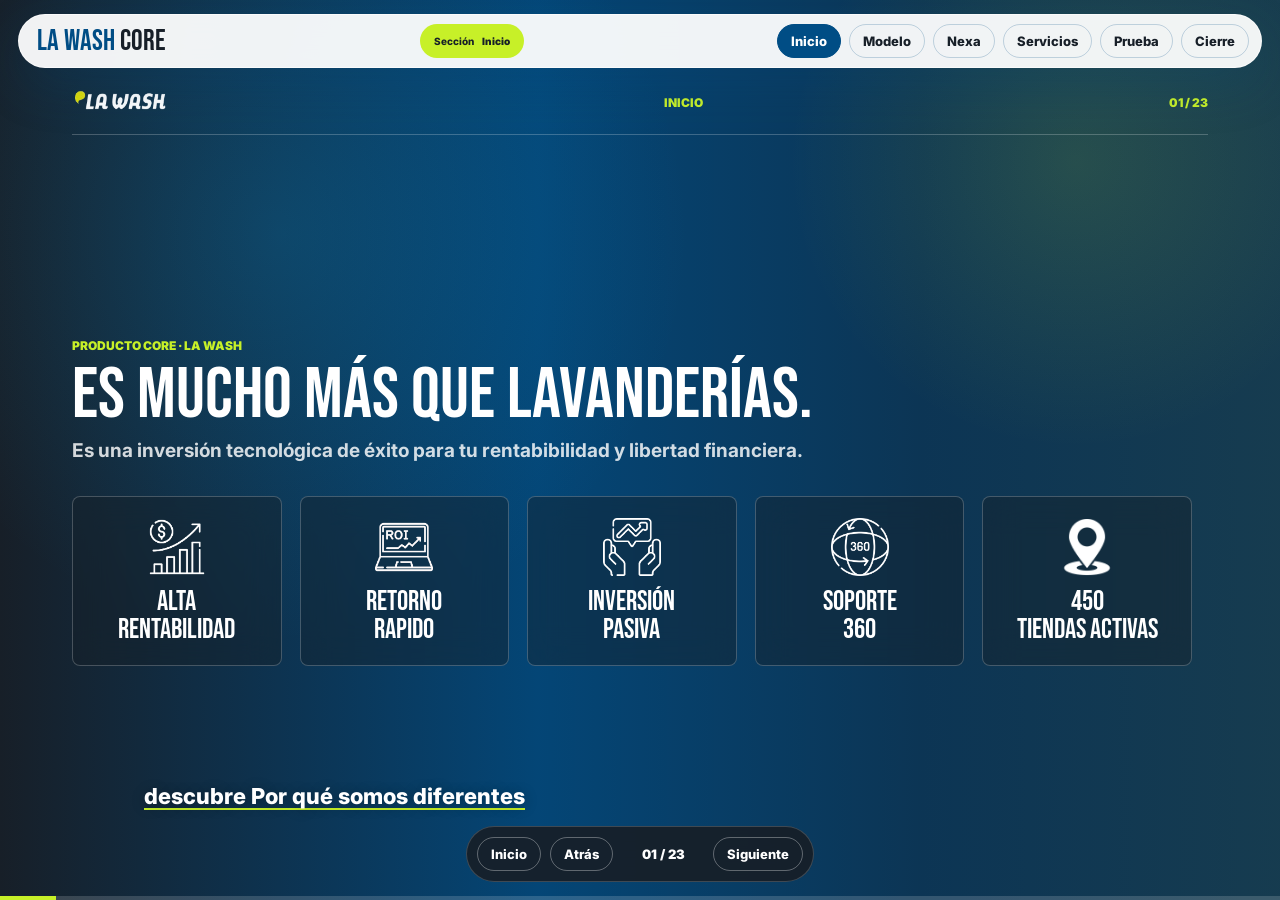
==== index.html @ ab113a80 "Initial La Wash Core deck" ====
<!doctype html>
<html lang="es">
<head>
<meta charset="utf-8">
<title>La Wash Core | Presentación franquiciados</title>
<meta name="viewport" content="width=device-width, initial-scale=1">
<meta name="description" content="Presentación comercial La Wash Core para posibles franquiciados.">
<script>
if (window.location.protocol === "file:") {
  window.location.replace("https://javierbarriusom-a11y.github.io/lawashcore/" + window.location.hash);
}
</script>
<link rel="icon" href="data:,">
<link rel="preconnect" href="https://fonts.googleapis.com">
<link rel="preconnect" href="https://fonts.gstatic.com" crossorigin>
<link href="https://fonts.googleapis.com/css2?family=Bebas+Neue&family=Inter:wght@300;400;500;600;700;800;900&display=swap" rel="stylesheet">
<link rel="stylesheet" href="styles/theme.css">
</head>
<body>
<header class="topbar">
  <div class="brand"><span>LA WASH</span> CORE</div>
  <div class="section-status" aria-live="polite">Sección <strong id="sectionName">Inicio</strong></div>
  <nav class="nav-pills" aria-label="Capítulos">
    <button data-jump="0">Inicio</button>
    <button data-jump="2">Modelo</button>
    <button data-jump="5">Nexa</button>
    <button data-jump="13">Servicios</button>
    <button data-jump="17">Prueba</button>
    <button data-jump="21">Cierre</button>
  </nav>
</header>
<deck-stage id="deck" aria-live="polite"></deck-stage>
<div class="controls" aria-label="Navegación">
  <button id="home" type="button">Inicio</button>
  <button id="prev" type="button">Atrás</button>
  <div class="counter" id="counter">01 / 01</div>
  <button id="next" type="button">Siguiente</button>
</div>
<div class="progress"><span id="progress"></span></div>
<script src="data/slides.js"></script>
<script src="scripts/deck.js"></script>
</body>
</html>
---- styles/theme.css ----
:root {
  --wash-blue: #13a1dc;
  --wash-blue-soft: #8fc2db;
  --wash-navy: #004d85;
  --wash-ink: #171f28;
  --wash-green: #c7f028;
  --wash-white: #ffffff;
  --wash-paper: #f3f8fb;
  --wash-line: rgba(23,31,40,.14);
  --sans: "Inter", -apple-system, BlinkMacSystemFont, "Segoe UI", Roboto, sans-serif;
  --display: "Bebas Neue", "Inter", sans-serif;
  --slide-pad: 86px 72px 42px;
}

* { box-sizing: border-box; }
html, body { margin: 0; min-height: 100%; background: var(--wash-ink); color: var(--wash-ink); font-family: var(--sans); }
body { overflow: hidden; }
button { font: inherit; }

.topbar {
  position: fixed;
  z-index: 80;
  inset: 14px 18px auto;
  min-height: 52px;
  display: flex;
  align-items: center;
  justify-content: space-between;
  gap: 14px;
  padding: 9px 12px 9px 18px;
  color: var(--wash-ink);
  background: rgba(255,255,255,.94);
  border: 1px solid rgba(255,255,255,.68);
  border-radius: 999px;
  box-shadow: 0 18px 50px rgba(0,77,133,.18);
  backdrop-filter: blur(18px);
}

.brand {
  font-family: var(--display);
  font-size: 29px;
  line-height: 1;
  letter-spacing: 0;
  white-space: nowrap;
}
.brand span { color: var(--wash-navy); }
.section-status {
  display: inline-flex;
  align-items: center;
  gap: 8px;
  min-height: 34px;
  padding: 8px 14px;
  border-radius: 999px;
  background: var(--wash-green);
  color: var(--wash-ink);
  font-size: 10px;
  font-weight: 800;
  white-space: nowrap;
}
.section-status strong { font-weight: 900; }
.nav-pills { display: flex; align-items: center; justify-content: flex-end; gap: 8px; }
.nav-pills button, .controls button {
  border: 1px solid rgba(0,77,133,.22);
  background: transparent;
  color: var(--wash-ink);
  min-height: 34px;
  padding: 8px 13px;
  border-radius: 999px;
  cursor: pointer;
}
.nav-pills button {
  font-size: 13px;
  font-weight: 800;
  transition: background .18s ease, color .18s ease, border-color .18s ease;
}
.nav-pills button.is-active,
.nav-pills button:hover,
.controls button:hover {
  background: var(--wash-navy);
  color: var(--wash-white);
  border-color: var(--wash-navy);
}

.controls {
  position: fixed;
  z-index: 50;
  left: 50%;
  bottom: 18px;
  transform: translateX(-50%);
  display: flex;
  align-items: center;
  gap: 9px;
  padding: 10px;
  border: 1px solid rgba(255,255,255,.18);
  border-radius: 999px;
  background: rgba(23,31,40,.92);
  color: var(--wash-white);
  backdrop-filter: blur(18px);
}
.controls button { color: var(--wash-white); font-size: 13px; font-weight: 800; border-color: rgba(255,255,255,.32); }
.counter { min-width: 82px; text-align: center; font-size: 13px; font-weight: 900; }
.progress { position: fixed; z-index: 55; left: 0; bottom: 0; height: 4px; width: 100%; background: rgba(255,255,255,.16); }
.progress span { display: block; width: 0; height: 100%; background: var(--wash-green); transition: width .35s ease; }

deck-stage {
  display: block;
  width: 100vw;
  height: 100svh;
  overflow: hidden;
  position: relative;
}

.slide {
  --slide-bg: url("../assets/source-media/image11.jpeg");
  position: absolute;
  inset: 0;
  width: 100%;
  height: 100%;
  padding: var(--slide-pad);
  background:
    linear-gradient(90deg, rgba(23,31,40,.96) 0%, rgba(0,77,133,.84) 42%, rgba(0,77,133,.48) 72%, rgba(19,161,220,.22) 100%),
    linear-gradient(0deg, rgba(23,31,40,.44), rgba(23,31,40,.08) 52%),
    var(--slide-bg) center / cover no-repeat;
  color: var(--wash-white);
  overflow: hidden;
  opacity: 0;
  transform: translateX(4%) scale(.985);
  pointer-events: none;
  transition: opacity .34s ease, transform .44s cubic-bezier(.2,.8,.2,1);
}
.slide.active { opacity: 1; transform: translateX(0) scale(1); pointer-events: auto; }
.slide.before { transform: translateX(-4%) scale(.985); }
.slide::before {
  content: "";
  position: absolute;
  inset: 0;
  z-index: 0;
  background:
    radial-gradient(circle at 22% 26%, rgba(19,161,220,.18), transparent 34%),
    radial-gradient(circle at 84% 18%, rgba(199,240,40,.12), transparent 22%);
  pointer-events: none;
}

.slide-grid {
  position: relative;
  z-index: 1;
  height: 100%;
  min-height: 0;
  display: grid;
  grid-template-rows: auto minmax(0, 1fr) auto;
  gap: 18px;
}
main { min-height: 0; display: grid; align-items: center; }
.slide-head, .slide-foot {
  display: flex;
  align-items: center;
  justify-content: space-between;
  gap: 22px;
  border-color: currentColor;
}
.slide-head { padding-bottom: 14px; border-bottom: 1px solid rgba(255,255,255,.22); }
.slide-foot { padding-top: 14px; border-top: 1px solid rgba(255,255,255,.22); color: rgba(255,255,255,.72); font-size: 12px; line-height: 1.35; }
.mark { width: 126px; height: 34px; display: flex; align-items: center; }
.mark img { max-width: 100%; max-height: 100%; object-fit: contain; }
.head-meta, .head-count, .eyebrow {
  font-size: 12px;
  line-height: 1.2;
  font-weight: 900;
  text-transform: uppercase;
  color: var(--wash-green);
}
.footer-nav { display: inline-flex; align-items: center; gap: 8px; white-space: nowrap; }
.footer-nav button { appearance: none; border: 0; background: transparent; color: inherit; padding: 0; font: inherit; font-weight: 900; cursor: pointer; }

.copy { max-width: 980px; }
.eyebrow { margin: 0 0 10px; letter-spacing: 0; }
.title {
  font-family: var(--display);
  font-size: 86px;
  line-height: .92;
  font-weight: 400;
  margin: 0;
  letter-spacing: 0;
  text-wrap: balance;
}
.title.small { font-size: 56px; line-height: .96; }
.subtitle {
  margin: 16px 0 0;
  max-width: 900px;
  font-size: 22px;
  line-height: 1.22;
  font-weight: 700;
  color: rgba(255,255,255,.82);
}

.hero-layout,
.statement-layout,
.metrics-layout,
.pillars-layout,
.nexa-layout,
.image-cards-layout,
.upsell-layout,
.dashboard-layout,
.commerce-layout,
.customer-layout,
.app-layout,
.services-layout,
.support-layout,
.care-layout,
.press-layout,
.cta-layout {
  display: grid;
  grid-template-columns: minmax(0, 1.05fr) minmax(340px, .95fr);
  gap: 38px;
  align-items: center;
  min-height: 0;
}
.hero-layout.no-foreground {
  grid-template-columns: minmax(0, 1fr);
  align-content: center;
  gap: 30px;
}
.hero-layout.no-foreground .copy { max-width: 980px; }
.hero-layout.no-foreground .title { max-width: 980px; }
.hero-action {
  position: absolute;
  left: 72px;
  bottom: 72px;
  z-index: 4;
  color: var(--wash-white);
  font-size: 22px;
  line-height: 1.1;
  font-weight: 800;
  text-decoration: none;
  border-bottom: 2px solid var(--wash-green);
  text-shadow: 0 2px 14px rgba(0,0,0,.32);
}
.hero-action:hover { color: var(--wash-green); }
.process-wrap, .image-only, .closing-layout {
  min-height: 0;
}

.media {
  margin: 0;
  width: 100%;
  min-width: 0;
  display: grid;
  place-items: center;
}
.media img,
.image-only img,
.closing-main {
  width: 100%;
  max-height: 62svh;
  object-fit: contain;
  border-radius: 8px;
  box-shadow: 0 28px 90px rgba(0,0,0,.32);
  background: rgba(255,255,255,.12);
  border: 1px solid rgba(255,255,255,.18);
}

.stats {
  display: grid;
  grid-template-columns: repeat(4, minmax(0, 1fr));
  gap: 12px;
  margin-top: 28px;
}
.stats.compact { grid-template-columns: 1.45fr repeat(4, minmax(0, 1fr)); }
.stat {
  min-height: 122px;
  padding: 18px;
  border: 1px solid rgba(255,255,255,.22);
  border-radius: 8px;
  background: rgba(23,31,40,.54);
  backdrop-filter: blur(18px);
  -webkit-backdrop-filter: blur(18px);
}
.stat strong {
  display: block;
  font-family: var(--display);
  font-size: 44px;
  line-height: .96;
  letter-spacing: 0;
  color: var(--wash-white);
  overflow-wrap: normal;
}
.stats.compact .stat { min-height: 108px; padding: 10px; }
.stats.compact .stat strong {
  font-family: var(--display);
  font-size: 36px;
  line-height: 1.02;
  font-weight: 400;
  text-transform: uppercase;
  overflow-wrap: normal;
  word-break: normal;
  text-align: center;
}
.stat-icon {
  display: block;
  width: 82px;
  height: 82px;
  object-fit: contain;
  margin: 0 auto 18px;
}
.hero-layout.no-foreground .stats.compact {
  width: min(100%, 1120px);
  grid-template-columns: repeat(5, minmax(0, 1fr));
  gap: 18px;
  margin-top: 34px;
}
.hero-layout.no-foreground .stats.compact .stat {
  min-height: 220px;
  display: grid;
  align-content: center;
  justify-items: center;
  padding: 24px 18px;
  background: rgba(23,31,40,.42);
}
.stat span {
  display: block;
  margin-top: 8px;
  font-size: 13px;
  line-height: 1.28;
  font-weight: 800;
  color: rgba(255,255,255,.78);
}

.cards {
  display: grid;
  grid-template-columns: repeat(2, minmax(0, 1fr));
  gap: 12px;
  margin-top: 22px;
}
.cards.three-col { grid-template-columns: repeat(3, minmax(0, 1fr)); }
.cards.two-col { grid-template-columns: repeat(2, minmax(0, 1fr)); }
.cards.service-grid { grid-template-columns: repeat(3, minmax(0, 1fr)); }
.card,
.step,
.operations article {
  border: 1px solid rgba(255,255,255,.22);
  border-radius: 8px;
  background: rgba(23,31,40,.56);
  backdrop-filter: blur(18px);
  -webkit-backdrop-filter: blur(18px);
  padding: 16px;
}
.card h3,
.step h3,
.operations h3 {
  margin: 0;
  font-family: var(--display);
  font-size: 25px;
  line-height: 1;
  font-weight: 400;
  letter-spacing: 0;
  color: var(--wash-white);
}
.card p,
.step p,
.operations p {
  margin: 9px 0 0;
  font-size: 12px;
  line-height: 1.34;
  font-weight: 650;
  color: rgba(255,255,255,.78);
}

.process-wrap { display: grid; gap: 10px; align-content: center; }
.process { display: grid; grid-template-columns: repeat(6, minmax(0, 1fr)); gap: 10px; }
.step { min-height: 138px; }
.step b {
  display: inline-grid;
  place-items: center;
  width: 28px;
  height: 28px;
  margin-bottom: 10px;
  border-radius: 999px;
  background: var(--wash-green);
  color: var(--wash-ink);
  font-weight: 900;
}
.operations { display: grid; grid-template-columns: repeat(4, minmax(0, 1fr)); gap: 10px; }
.operations article { min-height: 112px; }

.process-wrap .title.small { font-size: 46px; }
.process-wrap .subtitle { font-size: 18px; margin-top: 10px; }
.process-wrap .card p,
.process-wrap .step p,
.process-wrap .operations p { font-size: 11px; line-height: 1.24; }
.services-layout .title.small,
.nexa-layout .title.small,
.commerce-layout .title.small { font-size: 48px; }

.pillars-layout .media img,
.nexa-layout .media img,
.image-cards-layout .media img,
.commerce-layout .media img,
.support-layout .media img,
.care-layout .media img { object-fit: cover; height: 58svh; }
.customer-layout .media img,
.services-layout .media img { max-height: 66svh; }
.app-layout .media img { max-height: 68svh; }
.dashboard-layout .media img,
.upsell-layout .media img { max-height: 46svh; }

.press-media {
  display: grid;
  grid-template-columns: repeat(2, minmax(0, 1fr));
  gap: 12px;
  align-items: center;
}
.press-media .media { grid-column: 1 / -1; }
.press-media img {
  width: 100%;
  max-height: 160px;
  object-fit: contain;
  border-radius: 8px;
  background: rgba(255,255,255,.9);
  box-shadow: 0 24px 70px rgba(0,0,0,.28);
}
.press-media .media img { max-height: 310px; }

.image-only {
  display: grid;
  grid-template-rows: auto minmax(0, 1fr);
  gap: 16px;
  align-items: center;
}
.image-only .eyebrow { color: var(--wash-green); }
.image-only img {
  height: 68svh;
  max-height: 68svh;
  object-fit: contain;
  background: rgba(255,255,255,.9);
}

.cta-layout .qr {
  width: 210px;
  max-width: 42%;
  margin-top: 26px;
  border-radius: 8px;
  background: var(--wash-white);
  padding: 10px;
  box-shadow: 0 18px 50px rgba(0,0,0,.24);
}
.closing-layout {
  display: grid;
  place-items: center;
  gap: 26px;
}
.closing-main { width: min(860px, 72%); max-height: 48svh; background: var(--wash-navy); }
.socials { display: flex; justify-content: center; gap: 16px; }
.socials img {
  width: 80px;
  height: 80px;
  object-fit: contain;
  border-radius: 8px;
}

@media (max-width: 1100px) {
  :root { --slide-pad: 60px; }
  .nav-pills { display: none; }
  .title { font-size: 62px; }
  .title.small { font-size: 48px; }
  .subtitle { font-size: 18px; }
  .hero-layout,
  .statement-layout,
  .metrics-layout,
  .pillars-layout,
  .nexa-layout,
  .image-cards-layout,
  .upsell-layout,
  .dashboard-layout,
  .commerce-layout,
  .customer-layout,
  .app-layout,
  .services-layout,
  .support-layout,
  .care-layout,
  .press-layout,
  .cta-layout {
    grid-template-columns: 1fr;
    gap: 18px;
  }
  .media img { max-height: 32svh; }
  .stats, .stats.compact { grid-template-columns: repeat(2, minmax(0, 1fr)); }
  .process { grid-template-columns: repeat(2, minmax(0, 1fr)); }
  .operations { grid-template-columns: repeat(2, minmax(0, 1fr)); }
}

@media (max-height: 900px) and (min-width: 681px) {
  .slide-foot { display: none; }
  .slide-grid { grid-template-rows: auto minmax(0, 1fr); gap: 12px; }
  .title { font-size: 72px; }
  .title.small { font-size: 50px; }
  .subtitle { font-size: 19px; margin-top: 10px; }
  .card,
  .step,
  .operations article,
  .stat { padding: 13px; }
  .cards { gap: 10px; margin-top: 14px; }
  .stats { gap: 10px; margin-top: 18px; }
  .card h3,
  .step h3,
  .operations h3 { font-size: 22px; }
  .card p,
  .step p,
  .operations p { font-size: 11px; line-height: 1.24; }
  .process-wrap .title.small { font-size: 40px; }
  .process-wrap .subtitle { font-size: 17px; }
  .step { min-height: 124px; }
  .operations article { min-height: 96px; }
  .media img { max-height: 56svh; }
  .hero-action { bottom: 48px; }
  .hero-layout.no-foreground .stats.compact .stat { min-height: 170px; padding: 18px 12px; }
  .hero-layout.no-foreground .stats.compact .stat strong { font-size: 28px; }
  .hero-layout.no-foreground .stat-icon { width: 58px; height: 58px; margin-bottom: 12px; }
}

@media (max-width: 680px) {
  :root { --slide-pad: 76px 18px 86px; }
  .topbar { inset: 8px 8px auto; min-height: 48px; padding: 8px 10px; }
  .brand { font-size: 23px; }
  .section-status { display: none; }
  .slide-grid { gap: 12px; }
  .slide-head { padding-bottom: 8px; }
  .slide-foot { display: none; }
  .mark { width: 108px; }
  .title { font-size: 48px; }
  .title.small { font-size: 38px; }
  .subtitle { font-size: 16px; }
  .stats, .stats.compact, .cards, .cards.two-col, .cards.three-col, .cards.service-grid, .operations, .process {
    grid-template-columns: 1fr;
  }
  .stat { min-height: 88px; padding: 13px; }
  .stat strong { font-size: 34px; }
  .card, .step, .operations article { padding: 13px; }
  .card h3, .step h3, .operations h3 { font-size: 24px; }
  .card p, .step p, .operations p { font-size: 12px; }
  .media img,
  .image-only img { max-height: 28svh; height: auto; }
  .process-wrap { overflow: auto; align-content: start; padding-bottom: 24px; }
  main { align-items: start; overflow: auto; }
  .controls { bottom: 10px; }
  .controls button { font-size: 12px; padding: 7px 10px; }
  .counter { min-width: 68px; }
  .hero-action { left: 18px; bottom: 58px; font-size: 17px; }
  .hero-layout.no-foreground .stats.compact { grid-template-columns: 1fr; }
}
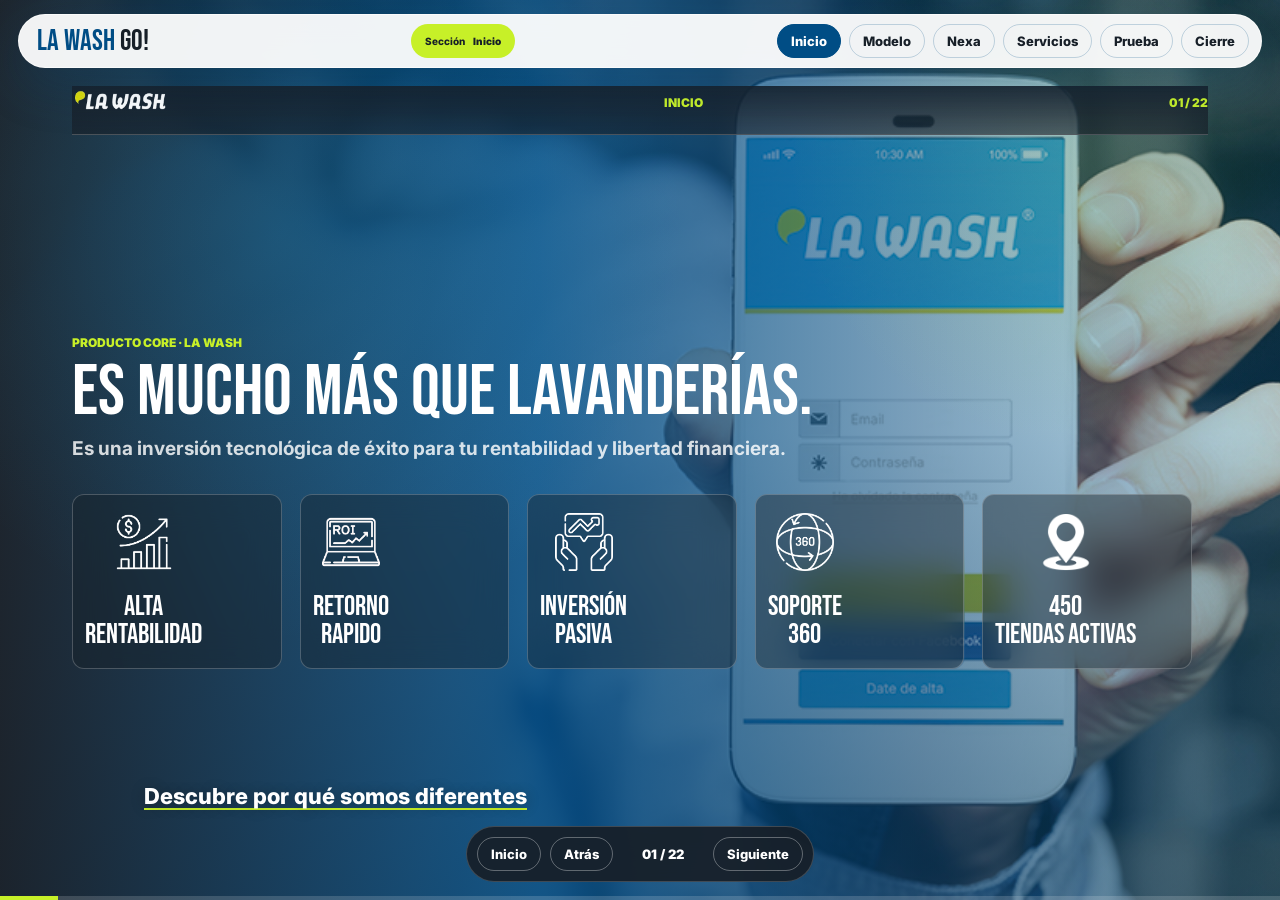
==== commit a6077251: "product/go: customize for La Wash Go! product" ====
--- a/index.html
+++ b/index.html
@@ -2,12 +2,12 @@
 <html lang="es">
 <head>
 <meta charset="utf-8">
-<title>La Wash Core | Presentación franquiciados</title>
+<title>La Wash Go! | Presentación franquiciados</title>
 <meta name="viewport" content="width=device-width, initial-scale=1">
-<meta name="description" content="Presentación comercial La Wash Core para posibles franquiciados.">
+<meta name="description" content="Presentación comercial La Wash Go! para posibles franquiciados.">
 <script>
 if (window.location.protocol === "file:") {
-  window.location.replace("https://javierbarriusom-a11y.github.io/lawashcore/" + window.location.hash);
+  window.location.replace("https://javierbarriusom-a11y.github.io/lawashcore/go/" + window.location.hash);
 }
 </script>
 <link rel="icon" href="data:,">
@@ -18,7 +18,7 @@
 </head>
 <body>
 <header class="topbar">
-  <div class="brand"><span>LA WASH</span> CORE</div>
+  <div class="brand"><span>LA WASH</span> GO!</div>
   <div class="section-status" aria-live="polite">Sección <strong id="sectionName">Inicio</strong></div>
   <nav class="nav-pills" aria-label="Capítulos">
     <button data-jump="0">Inicio</button>
--- a/styles/theme.css
+++ b/styles/theme.css
@@ -157,8 +157,8 @@
   gap: 22px;
   border-color: currentColor;
 }
-.slide-head { padding-bottom: 14px; border-bottom: 1px solid rgba(255,255,255,.22); }
-.slide-foot { padding-top: 14px; border-top: 1px solid rgba(255,255,255,.22); color: rgba(255,255,255,.72); font-size: 12px; line-height: 1.35; }
+.slide-head { padding-bottom: 14px; border-bottom: 1px solid rgba(255,255,255,.22); background: linear-gradient(180deg, rgba(23,31,40,.92) 0%, rgba(23,31,40,.60) 100%); }
+.slide-foot { padding-top: 14px; border-top: 1px solid rgba(255,255,255,.22); color: rgba(255,255,255,.72); font-size: 12px; line-height: 1.35; background: linear-gradient(0deg, rgba(23,31,40,.92) 0%, rgba(23,31,40,.60) 100%); }
 .mark { width: 126px; height: 34px; display: flex; align-items: center; }
 .mark img { max-width: 100%; max-height: 100%; object-fit: contain; }
 .head-meta, .head-count, .eyebrow {
@@ -182,7 +182,7 @@
   letter-spacing: 0;
   text-wrap: balance;
 }
-.title.small { font-size: 56px; line-height: .96; }
+.title.small { font-size: 86px; line-height: .92; }
 .subtitle {
   margin: 16px 0 0;
   max-width: 900px;
@@ -206,13 +206,41 @@
 .services-layout,
 .support-layout,
 .care-layout,
-.press-layout,
-.cta-layout {
+.press-layout {
   display: grid;
   grid-template-columns: minmax(0, 1.05fr) minmax(340px, .95fr);
   gap: 38px;
   align-items: center;
   min-height: 0;
+}
+.cta-layout {
+  display: flex;
+  flex-direction: column;
+  align-items: flex-start;
+  justify-content: center;
+  height: 100%;
+  width: 100%;
+  max-width: 700px;
+}
+.cta-top { width: 100%; }
+.cta-logo-watermark {
+  display: block;
+  width: clamp(200px, 28%, 340px);
+  opacity: 0.15;
+  filter: brightness(10);
+  object-fit: contain;
+  margin: auto;
+}
+.cta-address {
+  display: flex;
+  flex-direction: column;
+  gap: 2px;
+  font-size: 15px;
+  font-weight: 500;
+  color: rgba(255,255,255,.6);
+  text-align: center;
+  line-height: 1.7;
+  padding-bottom: 8px;
 }
 .hero-layout.no-foreground {
   grid-template-columns: minmax(0, 1fr);
@@ -261,24 +289,30 @@
 .stats {
   display: grid;
   grid-template-columns: repeat(4, minmax(0, 1fr));
-  gap: 12px;
+  gap: 14px;
   margin-top: 28px;
 }
-.stats.compact { grid-template-columns: 1.45fr repeat(4, minmax(0, 1fr)); }
+.stats.count-5 { grid-template-columns: repeat(5, minmax(0, 1fr)); }
+.stats.count-5 .stat strong { font-size: 54px; }
+.stats.compact  { grid-template-columns: 1.45fr repeat(4, minmax(0, 1fr)); }
 .stat {
-  min-height: 122px;
-  padding: 18px;
+  min-height: 170px;
+  padding: 26px 22px;
   border: 1px solid rgba(255,255,255,.22);
-  border-radius: 8px;
+  border-radius: 12px;
   background: rgba(23,31,40,.54);
   backdrop-filter: blur(18px);
   -webkit-backdrop-filter: blur(18px);
+  display: flex;
+  flex-direction: column;
+  justify-content: flex-start;
+  gap: 10px;
 }
 .stat strong {
   display: block;
   font-family: var(--display);
-  font-size: 44px;
-  line-height: .96;
+  font-size: 76px;
+  line-height: .9;
   letter-spacing: 0;
   color: var(--wash-white);
   overflow-wrap: normal;
@@ -317,11 +351,10 @@
 }
 .stat span {
   display: block;
-  margin-top: 8px;
-  font-size: 13px;
+  font-size: 16px;
   line-height: 1.28;
-  font-weight: 800;
-  color: rgba(255,255,255,.78);
+  font-weight: 700;
+  color: rgba(255,255,255,.82);
 }
 
 .cards {
@@ -337,18 +370,18 @@
 .step,
 .operations article {
   border: 1px solid rgba(255,255,255,.22);
-  border-radius: 8px;
+  border-radius: 12px;
   background: rgba(23,31,40,.56);
   backdrop-filter: blur(18px);
   -webkit-backdrop-filter: blur(18px);
-  padding: 16px;
+  padding: 24px 22px;
 }
 .card h3,
 .step h3,
 .operations h3 {
   margin: 0;
   font-family: var(--display);
-  font-size: 25px;
+  font-size: 34px;
   line-height: 1;
   font-weight: 400;
   letter-spacing: 0;
@@ -357,9 +390,9 @@
 .card p,
 .step p,
 .operations p {
-  margin: 9px 0 0;
-  font-size: 12px;
-  line-height: 1.34;
+  margin: 11px 0 0;
+  font-size: 15px;
+  line-height: 1.38;
   font-weight: 650;
   color: rgba(255,255,255,.78);
 }
@@ -381,14 +414,58 @@
 .operations { display: grid; grid-template-columns: repeat(4, minmax(0, 1fr)); gap: 10px; }
 .operations article { min-height: 112px; }
 
-.process-wrap .title.small { font-size: 46px; }
-.process-wrap .subtitle { font-size: 18px; margin-top: 10px; }
+.process-wrap .title.small { font-size: 86px; }
 .process-wrap .card p,
 .process-wrap .step p,
 .process-wrap .operations p { font-size: 11px; line-height: 1.24; }
 .services-layout .title.small,
 .nexa-layout .title.small,
-.commerce-layout .title.small { font-size: 48px; }
+.commerce-layout .title.small { font-size: 86px; }
+.commerce-layout--nofg {
+  grid-template-columns: minmax(0, 1fr);
+}
+
+/* Pillars V2 – vertical stack */
+.pillars-v2 {
+  display: flex;
+  flex-direction: column;
+  justify-content: space-evenly;
+  height: 100%;
+  width: 100%;
+}
+.pv2-item {
+  display: flex;
+  flex-direction: column;
+}
+.pv2-title {
+  font-family: var(--display);
+  font-size: 110px;
+  line-height: 0.9;
+  font-weight: 400;
+  margin: 0 0 8px;
+  text-transform: uppercase;
+  color: var(--wash-white);
+  letter-spacing: 0;
+  text-shadow: 0 2px 18px rgba(0,0,0,.5);
+}
+.pv2-initial {
+  font-style: normal;
+  font-size: 1.6em;
+  color: var(--wash-green);
+  line-height: 0.75;
+  display: inline-block;
+  vertical-align: bottom;
+  margin-right: 1px;
+}
+.pv2-desc {
+  margin: 0;
+  font-size: 28px;
+  line-height: 1.32;
+  font-weight: 700;
+  color: rgba(255,255,255,.92);
+  max-width: 700px;
+  text-shadow: 0 2px 14px rgba(0,0,0,.5);
+}
 
 .pillars-layout .media img,
 .nexa-layout .media img,
@@ -396,9 +473,125 @@
 .commerce-layout .media img,
 .support-layout .media img,
 .care-layout .media img { object-fit: cover; height: 58svh; }
+.care-layout--nofg { grid-template-columns: minmax(0, 1fr); }
+
+/* ── Care V2 layout ── */
+.cv2-layout {
+  display: grid;
+  grid-template-columns: minmax(0, 1fr) minmax(0, 1.6fr);
+  column-gap: 38px;
+  row-gap: 28px;
+}
+.cv2-header {
+  grid-column: 1 / 3;
+  grid-row: 1;
+}
+.cv2-left {
+  grid-column: 1;
+  grid-row: 2;
+  display: flex;
+  flex-direction: column;
+  align-items: flex-end;
+  justify-content: center;
+  text-align: right;
+}
+.cv2-right {
+  grid-column: 2;
+  grid-row: 2;
+}
+.cv2-left strong {
+  display: block;
+  font-family: var(--display);
+  font-size: 210px;
+  line-height: 1;
+  color: var(--wash-green);
+}
+.cv2-left span {
+  display: block;
+  margin-top: 10px;
+  font-size: 20px;
+  font-weight: 700;
+  text-transform: uppercase;
+  color: rgba(255,255,255,.9);
+  line-height: 1.3;
+  text-align: right;
+}
+.cv2-right {
+  display: flex;
+  flex-direction: column;
+  gap: 16px;
+}
+.cv2-card {
+  background: rgba(23,31,40,.56);
+  border: 1px solid rgba(255,255,255,.22);
+  border-radius: 12px;
+  padding: 18px 22px;
+  backdrop-filter: blur(18px);
+  -webkit-backdrop-filter: blur(18px);
+}
+.cv2-title {
+  display: flex;
+  align-items: center;
+  gap: 10px;
+  flex-wrap: wrap;
+  margin-bottom: 10px;
+}
+.cv2-title h3 {
+  margin: 0;
+  font-family: var(--display);
+  font-size: 42px;
+  line-height: 1;
+  font-weight: 400;
+  color: var(--wash-green);
+}
+.cv2-badge {
+  background: var(--wash-blue);
+  color: var(--wash-white);
+  padding: 4px 12px;
+  border-radius: 999px;
+  font-size: 13px;
+  font-weight: 700;
+  text-transform: uppercase;
+  letter-spacing: .4px;
+  white-space: nowrap;
+}
+.cv2-list {
+  margin: 0;
+  padding-left: 20px;
+  color: rgba(255,255,255,.88);
+  font-size: 15px;
+  font-weight: 650;
+  line-height: 1.5;
+  text-transform: uppercase;
+}
+.cv2-list li + li { margin-top: 4px; }
 .customer-layout .media img,
 .services-layout .media img { max-height: 66svh; }
-.app-layout .media img { max-height: 68svh; }
+/* ── Servicios slide: left gradient, full-width card grid ── */
+.servicios-bg {
+  background:
+    linear-gradient(90deg,
+      rgba(23,31,40,.97) 0%,
+      rgba(23,31,40,.88) 40%,
+      rgba(23,31,40,.55) 70%,
+      rgba(23,31,40,.20) 100%),
+    var(--slide-bg) right center / auto 100% no-repeat !important;
+}
+.services-layout--nofg {
+  grid-template-columns: minmax(0, 1fr);
+  max-width: 68%;
+}
+.soporte-bg {
+  background:
+    linear-gradient(90deg,
+      rgba(23,31,40,.96) 0%,
+      rgba(23,31,40,.82) 40%,
+      rgba(23,31,40,.25) 65%,
+      transparent 100%),
+    var(--slide-bg) right center / auto 82% no-repeat !important;
+}
+.app-layout .media img { max-height: 68svh; background: none; box-shadow: none; border-radius: 0; }
+.app-layout--nofg { grid-template-columns: minmax(0, 1fr); }
 .dashboard-layout .media img,
 .upsell-layout .media img { max-height: 46svh; }
 
@@ -418,6 +611,195 @@
   box-shadow: 0 24px 70px rgba(0,0,0,.28);
 }
 .press-media .media img { max-height: 310px; }
+
+/* ── Press V2 layout ── */
+main:has(.pv2-layout) { align-items: stretch; }
+main:has(.cta-layout) { align-items: stretch; }
+.pv2-layout {
+  display: flex;
+  flex-direction: column;
+  gap: 36px;
+  min-height: 0;
+  height: 100%;
+  width: 100%;
+}
+.pv2-layout .copy { max-width: 100%; flex-shrink: 0; }
+.pv2-layout .title { font-size: 64px; }
+.pv2-layout .subtitle { font-size: 14px; margin-top: 4px; }
+.pv2-img-row {
+  display: grid;
+  grid-template-columns: repeat(3, minmax(0, 1fr));
+  gap: 24px;
+  flex: 1;
+  min-height: 0;
+}
+.pv2-img-row img {
+  width: 100%;
+  height: 100%;
+  object-fit: contain;
+  object-position: top;
+  background: transparent;
+  box-shadow: none;
+  border: none;
+  border-radius: 0;
+}
+.pv2-2cols {
+  display: grid;
+  grid-template-columns: repeat(auto-fit, minmax(0, 1fr));
+  gap: 32px;
+  min-height: 0;
+  align-items: start;
+  margin-top: auto;
+  margin-bottom: auto;
+}
+.pv2-card {
+  display: flex;
+  flex-direction: column;
+  gap: 16px;
+  min-height: 0;
+}
+.pv2-card-img {
+  width: 100%;
+  max-height: 320px;
+  object-fit: contain;
+  object-position: top;
+  background: transparent;
+  box-shadow: none;
+  border: none;
+  border-radius: 0;
+  flex-shrink: 0;
+}
+.pv2-card:has(.pv2-card-img + .pv2-card-img) .pv2-card-img {
+  max-height: 220px;
+}
+.pv2-card-body {
+  flex-shrink: 0;
+}
+.pv2-card-text {
+  margin: 0;
+  font-size: 15px;
+  font-weight: 600;
+  line-height: 1.45;
+  color: rgba(255,255,255,.9);
+}
+.pv2-cols {
+  display: grid;
+  grid-template-columns: repeat(3, minmax(0, 1fr));
+  gap: 20px;
+  flex: 1;
+  min-height: 0;
+}
+.pv2-col {
+  background: none;
+  border: none;
+  border-radius: 0;
+  padding: 0;
+  display: flex;
+  flex-direction: column;
+  gap: 14px;
+  min-height: 0;
+}
+.pv2-awards {
+  width: 100%;
+  flex: 1;
+  min-height: 0;
+  max-height: 260px;
+  object-fit: contain;
+  border-radius: 0;
+  background: transparent;
+  box-shadow: none;
+  border: none;
+}
+.pv2-bullets {
+  list-style: none;
+  padding: 0;
+  margin: 0;
+  display: flex;
+  flex-direction: column;
+  gap: 10px;
+}
+.pv2-bullets li {
+  font-size: 15px;
+  font-weight: 800;
+  text-transform: uppercase;
+  color: var(--wash-white);
+  padding-left: 18px;
+  position: relative;
+  line-height: 1.3;
+}
+.pv2-bullets li::before {
+  content: "•";
+  position: absolute;
+  left: 0;
+  color: var(--wash-green);
+}
+.pv2-col--quote { justify-content: space-between; }
+.pv2-qmark {
+  font-family: Georgia, "Times New Roman", serif;
+  font-size: 88px;
+  line-height: .65;
+  color: var(--wash-green);
+  margin-bottom: 6px;
+  flex-shrink: 0;
+}
+.pv2-qtext {
+  margin: 0;
+  font-size: 18px;
+  line-height: 1.55;
+  font-weight: 600;
+  color: rgba(255,255,255,.92);
+  flex: 1;
+}
+.pv2-qauthor {
+  border-top: 1px solid rgba(255,255,255,.25);
+  padding-top: 12px;
+  display: flex;
+  flex-direction: column;
+  gap: 2px;
+  flex-shrink: 0;
+}
+.pv2-qauthor strong {
+  font-size: 15px;
+  font-weight: 800;
+  color: var(--wash-white);
+  text-transform: uppercase;
+}
+.pv2-qauthor span {
+  font-size: 12px;
+  font-weight: 600;
+  color: rgba(255,255,255,.6);
+  text-transform: uppercase;
+  letter-spacing: .4px;
+}
+.pv2-forbes {
+  max-height: 36px;
+  width: auto;
+  object-fit: contain;
+  background: transparent;
+  box-shadow: none;
+  border: none;
+  border-radius: 0;
+  filter: brightness(0) invert(1);
+  flex-shrink: 0;
+}
+.pv2-press-img {
+  width: 100%;
+  flex: 1;
+  min-height: 0;
+  max-height: 240px;
+  object-fit: cover;
+  border-radius: 8px;
+  background: transparent;
+  box-shadow: none;
+  border: none;
+}
+.pv2-press-text {
+  margin: 0;
+  font-size: 15px;
+  font-weight: 650;
+  line-height: 1.5;
+  color: rgba(255,255,255,.85);
+}
 
 .image-only {
   display: grid;
@@ -433,34 +815,76 @@
   background: rgba(255,255,255,.9);
 }
 
-.cta-layout .qr {
-  width: 210px;
-  max-width: 42%;
-  margin-top: 26px;
-  border-radius: 8px;
-  background: var(--wash-white);
-  padding: 10px;
-  box-shadow: 0 18px 50px rgba(0,0,0,.24);
-}
+/* ── Full-bleed image slides (bgonly) ── */
+.pptx-imgbg {
+  background: #111 !important;
+}
+.bgonly-img {
+  position: absolute;
+  inset: 0;
+  width: 100%;
+  height: 100%;
+  object-fit: contain;
+  object-position: center center;
+  border-radius: 0;
+  box-shadow: none;
+  border: none;
+  background: transparent;
+}
+
+.cta-link {
+  display: inline-block;
+  margin-top: 28px;
+  font-size: 20px;
+  font-weight: 800;
+  color: var(--wash-white);
+  text-decoration: none;
+  border-bottom: 3px solid var(--wash-green);
+  padding-bottom: 3px;
+  transition: color .18s ease;
+}
+.cta-link:hover { color: var(--wash-green); }
 .closing-layout {
-  display: grid;
-  place-items: center;
-  gap: 26px;
-}
-.closing-main { width: min(860px, 72%); max-height: 48svh; background: var(--wash-navy); }
-.socials { display: flex; justify-content: center; gap: 16px; }
+  display: flex;
+  flex-direction: column;
+  align-items: center;
+  justify-content: center;
+  gap: 24px;
+  height: 100%;
+}
+.closing-logo {
+  width: clamp(240px, 36%, 480px);
+  opacity: 1;
+  mix-blend-mode: normal;
+  object-fit: contain;
+}
+.closing-address {
+  display: flex;
+  flex-direction: column;
+  gap: 4px;
+  font-size: 30px;
+  font-weight: 500;
+  color: rgba(255,255,255,1);
+  text-align: center;
+  line-height: 1.7;
+}
+.socials { display: flex; justify-content: center; gap: 20px; align-items: center; margin-top: 16px; }
+.socials a { display: block; }
 .socials img {
   width: 80px;
-  height: 80px;
+  height: auto;
   object-fit: contain;
   border-radius: 8px;
+  background: none;
+  box-shadow: none;
+  border: none;
 }
 
 @media (max-width: 1100px) {
   :root { --slide-pad: 60px; }
   .nav-pills { display: none; }
-  .title { font-size: 62px; }
-  .title.small { font-size: 48px; }
+  .title { font-size: 68px; }
+  .title.small { font-size: 68px; }
   .subtitle { font-size: 18px; }
   .hero-layout,
   .statement-layout,
@@ -491,7 +915,7 @@
   .slide-foot { display: none; }
   .slide-grid { grid-template-rows: auto minmax(0, 1fr); gap: 12px; }
   .title { font-size: 72px; }
-  .title.small { font-size: 50px; }
+  .title.small { font-size: 72px; }
   .subtitle { font-size: 19px; margin-top: 10px; }
   .card,
   .step,
@@ -546,3 +970,327 @@
   .hero-action { left: 18px; bottom: 58px; font-size: 17px; }
   .hero-layout.no-foreground .stats.compact { grid-template-columns: 1fr; }
 }
+
+/* ── Slide 7: NEXA POS — TPV visible on left ── */
+.nexa-pos {
+  background:
+    linear-gradient(90deg,
+      rgba(0,0,0,.08) 0%,
+      rgba(23,31,40,.55) 38%,
+      rgba(23,31,40,.97) 52%,
+      rgba(0,77,133,.99) 100%),
+    linear-gradient(0deg, rgba(23,31,40,.3), transparent 55%),
+    var(--slide-bg) 8% center / auto 78% no-repeat !important;
+}
+.image-cards-layout--nofg {
+  grid-template-columns: 0.85fr 1.15fr;
+}
+.icl-gap { /* transparent left column — shows background */ }
+.image-cards-layout--nofg .card h3,
+.image-cards-layout .card h3 {
+  color: var(--wash-green);
+  font-size: 36px;
+}
+
+/* ── Slide 8: NEXA Upsell — lighter gradient, hero stats ── */
+.nexa-upsell {
+  background:
+    linear-gradient(135deg,
+      rgba(0,77,133,.50) 0%,
+      rgba(23,31,40,.70) 50%,
+      rgba(23,31,40,.80) 100%),
+    var(--slide-bg) right center / auto 85% no-repeat !important;
+}
+.upsell-layout--nofg {
+  grid-template-columns: minmax(0, 1fr) minmax(0, 1fr);
+  align-items: center;
+}
+.usl-stats {
+  display: flex;
+  align-items: center;
+  justify-content: center;
+  height: 100%;
+  border-left: 2px solid rgba(255,255,255,.18);
+  padding-left: 52px;
+}
+.big-stats {
+  display: flex;
+  flex-direction: column;
+  gap: 36px;
+  width: 100%;
+}
+.big-stat {
+  display: flex;
+  flex-direction: column;
+}
+.big-stat strong {
+  display: block;
+  font-family: var(--display);
+  font-size: 200px;
+  line-height: 1;
+  font-weight: 400;
+  color: var(--wash-green);
+  padding-bottom: 14px;
+  border-bottom: 3px solid var(--wash-green);
+}
+.big-stat span {
+  display: block;
+  margin-top: 14px;
+  font-size: 30px;
+  line-height: 1.35;
+  color: rgba(255,255,255,.9);
+  font-weight: 500;
+}
+.hero-action--right {
+  left: auto;
+  right: 72px;
+  text-align: right;
+}
+
+/* ── Slide 9: NEXA Dashboard — zoom background to hide browser chrome ── */
+.nexa-dashboard {
+  background:
+    linear-gradient(90deg,
+      rgba(23,31,40,.96) 0%,
+      rgba(23,31,40,.82) 42%,
+      rgba(23,31,40,.30) 72%,
+      rgba(23,31,40,.10) 100%),
+    var(--slide-bg) center 35% / 130% auto no-repeat !important;
+}
+.dashboard-layout--nofg {
+  grid-template-columns: minmax(0, 1fr);
+  max-width: 62%;
+}
+
+/* ── Slide 11: NEXA Customer — woman left, content right ── */
+.nexa-customer {
+  background:
+    linear-gradient(90deg,
+      rgba(23,31,40,.05) 0%,
+      rgba(23,31,40,.18) 28%,
+      rgba(23,31,40,.88) 50%,
+      rgba(23,31,40,.97) 100%),
+    linear-gradient(0deg, rgba(23,31,40,.55) 0%, transparent 18%),
+    var(--slide-bg) 4% 30% / auto 82% no-repeat #4a9fc8 !important;
+}
+.customer-layout--nofg {
+  grid-template-columns: minmax(0, 1fr);
+  margin-left: auto;
+  max-width: 58%;
+}
+.nexa-customer .card h3 {
+  color: var(--wash-green);
+  font-size: 44px;
+}
+.nexa-customer .card p {
+  font-size: 17px;
+  line-height: 1.38;
+}
+.nexa-customer .card {
+  padding: 24px 22px;
+}
+
+/* ── Nexa V2 ─────────────────────────────────── */
+.nexa-v2 {
+  display: grid;
+  grid-template-rows: auto 1fr auto;
+  gap: 6px;
+  height: 100%;
+  min-height: 0;
+}
+.nexa-v2 .copy { margin-bottom: 0; }
+.nexa-v2 .title { font-size: 86px; line-height: .92; }
+.nexa-v2 .subtitle { display: none; }
+.nv2-diagram {
+  display: flex;
+  align-items: center;
+  justify-content: center;
+  min-height: 0;
+}
+.nv2-diagram img {
+  max-width: 100%;
+  max-height: 100%;
+  object-fit: contain;
+  border: none;
+  box-shadow: none;
+  background: transparent;
+  border-radius: 0;
+  -webkit-mask-image: radial-gradient(ellipse 94% 88% at 50% 50%, black 45%, transparent 88%);
+  mask-image: radial-gradient(ellipse 94% 88% at 50% 50%, black 45%, transparent 88%);
+}
+.nv2-cards {
+  display: grid;
+  grid-template-columns: repeat(4, minmax(0, 1fr));
+  gap: 10px;
+}
+.nv2-card {
+  background: rgba(23,31,40,.62);
+  border: 1px solid rgba(255,255,255,.18);
+  border-radius: 12px;
+  padding: 16px 18px;
+  backdrop-filter: blur(18px);
+  -webkit-backdrop-filter: blur(18px);
+}
+.nv2-card h3 {
+  margin: 0 0 8px;
+  font-family: var(--display);
+  font-size: 34px;
+  font-weight: 400;
+  line-height: 1;
+  letter-spacing: 0;
+  color: var(--wash-green);
+}
+.nv2-card p {
+  margin: 0;
+  font-size: 20px;
+  line-height: 1.38;
+  font-weight: 650;
+  color: rgba(255,255,255,.82);
+}
+
+/* ── Process V2 ─────────────────────────────── */
+.process-v2 {
+  display: grid;
+  grid-template-rows: auto 1fr;
+  gap: 4px;
+  min-height: 0;
+  height: 100%;
+}
+.pv2-head .title { font-size: 72px; line-height: .92; }
+.pv2-head .subtitle { font-size: 18px; margin-top: 8px; max-width: 860px; }
+.pv2-body {
+  display: grid;
+  grid-template-columns: 2fr 1fr;
+  gap: 16px;
+  min-height: 0;
+  align-items: stretch;
+}
+
+/* Snake */
+.psnake {
+  position: relative;
+  min-height: 0;
+  overflow: visible;
+}
+.psnake__svg {
+  position: absolute;
+  inset: 0;
+  width: 100%;
+  height: 100%;
+  pointer-events: none;
+}
+.snode {
+  position: absolute;
+  width: 0;
+  height: 0;
+}
+.snode__dot {
+  position: absolute;
+  width: 62px;
+  height: 62px;
+  transform: translate(-50%, -50%);
+  border-radius: 50%;
+  background: var(--wash-green);
+  color: var(--wash-ink);
+  display: grid;
+  place-items: center;
+  font-size: 26px;
+  font-weight: 900;
+  box-shadow: 0 0 0 8px rgba(199,240,40,.18), 0 4px 18px rgba(0,0,0,.4);
+  z-index: 2;
+}
+.snode__dot--end {
+  background: var(--wash-blue);
+  color: var(--wash-white);
+  font-size: 20px;
+  box-shadow: 0 0 0 8px rgba(19,161,220,.22), 0 4px 18px rgba(0,0,0,.4);
+}
+.snode__above,
+.snode__below {
+  position: absolute;
+  width: 220px;
+  left: 50%;
+  transform: translateX(-50%);
+  text-align: center;
+  pointer-events: none;
+}
+.snode__above { bottom: 42px; }
+.snode__below { top: 42px; }
+.snode__above strong {
+  display: block;
+  font-family: var(--display);
+  font-size: 22px;
+  font-weight: 400;
+  line-height: 1.05;
+  color: var(--wash-white);
+  text-transform: uppercase;
+  letter-spacing: 0;
+  text-shadow: 0 1px 10px rgba(0,0,0,.7);
+}
+.snode__below p {
+  margin: 0;
+  font-size: 14px;
+  line-height: 1.35;
+  font-weight: 600;
+  color: rgba(255,255,255,.78);
+  text-shadow: 0 1px 8px rgba(0,0,0,.6);
+}
+
+/* Wheel */
+.pwheel { min-height: 0; display: flex; align-items: stretch; height: 100%; }
+.pwheel__grid {
+  display: grid;
+  grid-template-columns: 1fr 1fr;
+  gap: 8px;
+  position: relative;
+  width: 100%;
+  height: 100%;
+}
+.wquad {
+  border: 1px solid rgba(255,255,255,.18);
+  border-radius: 10px;
+  background: rgba(23,31,40,.62);
+  backdrop-filter: blur(14px);
+  -webkit-backdrop-filter: blur(14px);
+  padding: 28px 24px 24px 28px;
+}
+.pwheel__grid .wquad:nth-child(odd)  { padding-right: 44px; }
+.pwheel__grid .wquad:nth-child(even) { padding-left:  44px; }
+.wquad h4 {
+  margin: 0 0 12px;
+  font-family: var(--display);
+  font-size: 36px;
+  font-weight: 400;
+  line-height: 1;
+  text-transform: uppercase;
+  color: var(--wash-green);
+  letter-spacing: 0;
+}
+.wquad p {
+  margin: 0;
+  font-size: 16px;
+  line-height: 1.42;
+  font-weight: 600;
+  color: rgba(255,255,255,.78);
+}
+.pwheel__hub {
+  position: absolute;
+  top: 50%;
+  left: 50%;
+  transform: translate(-50%, -50%);
+  z-index: 4;
+  width: 110px;
+  height: 110px;
+  border-radius: 50%;
+  background: var(--wash-navy);
+  border: 2px solid rgba(19,161,220,.8);
+  box-shadow: 0 0 0 5px rgba(19,161,220,.16), 0 8px 28px rgba(0,0,0,.5);
+  display: grid;
+  place-items: center;
+  text-align: center;
+  font-size: 11px;
+  font-weight: 900;
+  line-height: 1.3;
+  color: var(--wash-white);
+  text-transform: uppercase;
+}
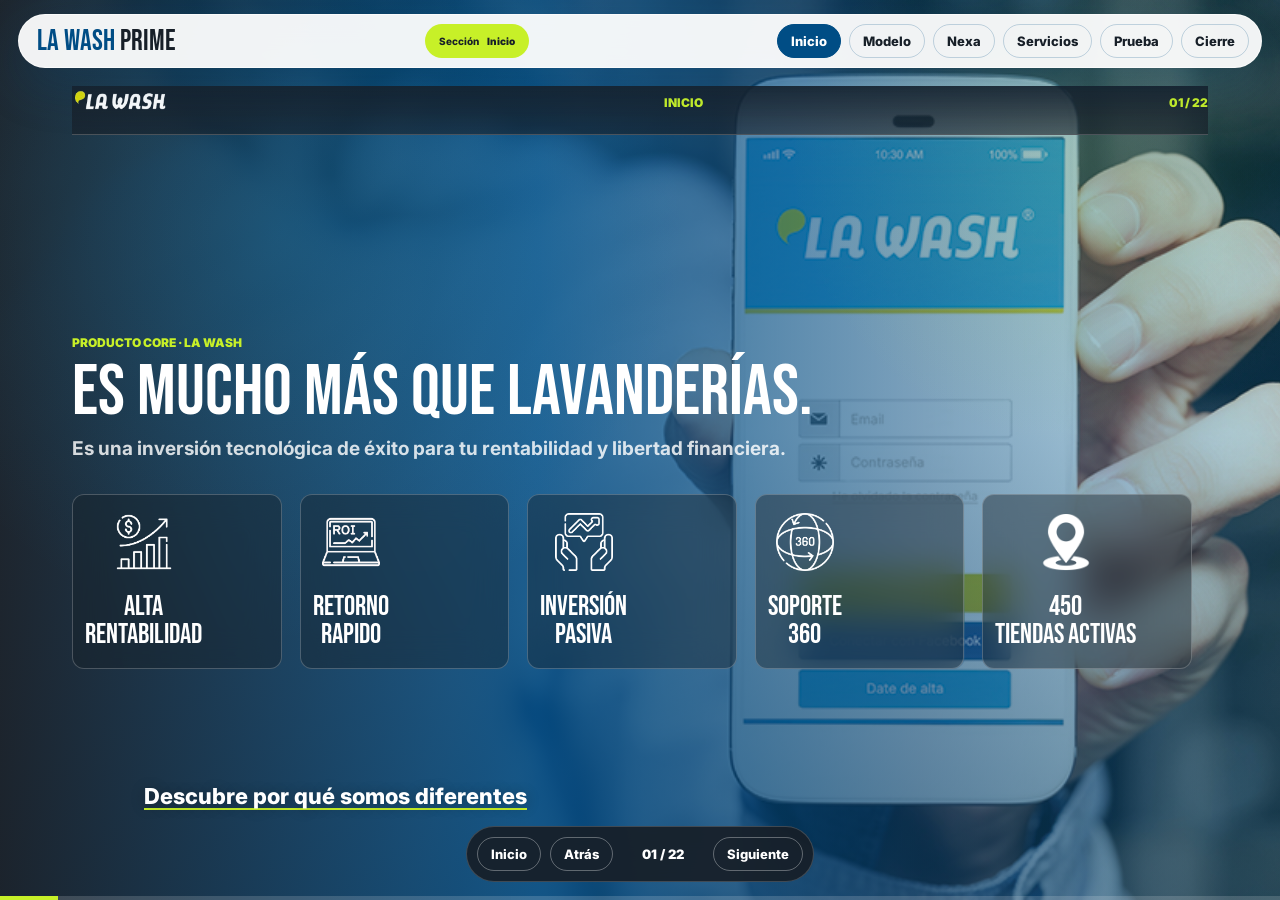
==== commit 59bee161: "product/prime: customize for La Wash Prime product" ====
--- a/index.html
+++ b/index.html
@@ -2,12 +2,12 @@
 <html lang="es">
 <head>
 <meta charset="utf-8">
-<title>La Wash Go! | Presentación franquiciados</title>
+<title>La Wash Prime | Presentación franquiciados</title>
 <meta name="viewport" content="width=device-width, initial-scale=1">
-<meta name="description" content="Presentación comercial La Wash Go! para posibles franquiciados.">
+<meta name="description" content="Presentación comercial La Wash Prime para posibles franquiciados.">
 <script>
 if (window.location.protocol === "file:") {
-  window.location.replace("https://javierbarriusom-a11y.github.io/lawashcore/go/" + window.location.hash);
+  window.location.replace("https://javierbarriusom-a11y.github.io/lawashcore/prime/" + window.location.hash);
 }
 </script>
 <link rel="icon" href="data:,">
@@ -18,7 +18,7 @@
 </head>
 <body>
 <header class="topbar">
-  <div class="brand"><span>LA WASH</span> GO!</div>
+  <div class="brand"><span>LA WASH</span> PRIME</div>
   <div class="section-status" aria-live="polite">Sección <strong id="sectionName">Inicio</strong></div>
   <nav class="nav-pills" aria-label="Capítulos">
     <button data-jump="0">Inicio</button>
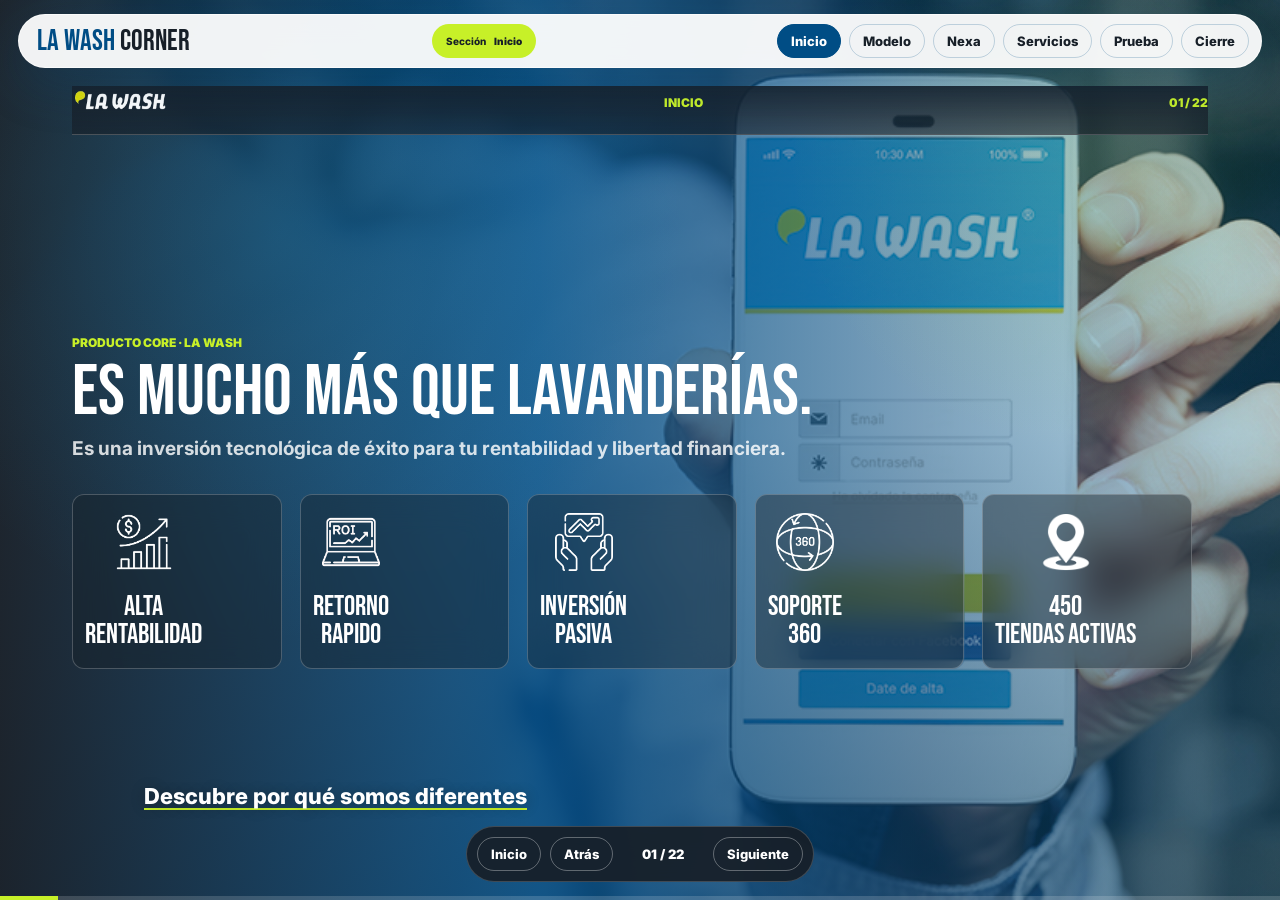
==== commit f3ab8224: "product/corner: customize for La Wash Corner product" ====
--- a/index.html
+++ b/index.html
@@ -2,12 +2,12 @@
 <html lang="es">
 <head>
 <meta charset="utf-8">
-<title>La Wash Prime | Presentación franquiciados</title>
+<title>La Wash Corner | Presentación franquiciados</title>
 <meta name="viewport" content="width=device-width, initial-scale=1">
-<meta name="description" content="Presentación comercial La Wash Prime para posibles franquiciados.">
+<meta name="description" content="Presentación comercial La Wash Corner para posibles franquiciados.">
 <script>
 if (window.location.protocol === "file:") {
-  window.location.replace("https://javierbarriusom-a11y.github.io/lawashcore/prime/" + window.location.hash);
+  window.location.replace("https://javierbarriusom-a11y.github.io/lawashcore/corner/" + window.location.hash);
 }
 </script>
 <link rel="icon" href="data:,">
@@ -18,7 +18,7 @@
 </head>
 <body>
 <header class="topbar">
-  <div class="brand"><span>LA WASH</span> PRIME</div>
+  <div class="brand"><span>LA WASH</span> CORNER</div>
   <div class="section-status" aria-live="polite">Sección <strong id="sectionName">Inicio</strong></div>
   <nav class="nav-pills" aria-label="Capítulos">
     <button data-jump="0">Inicio</button>
